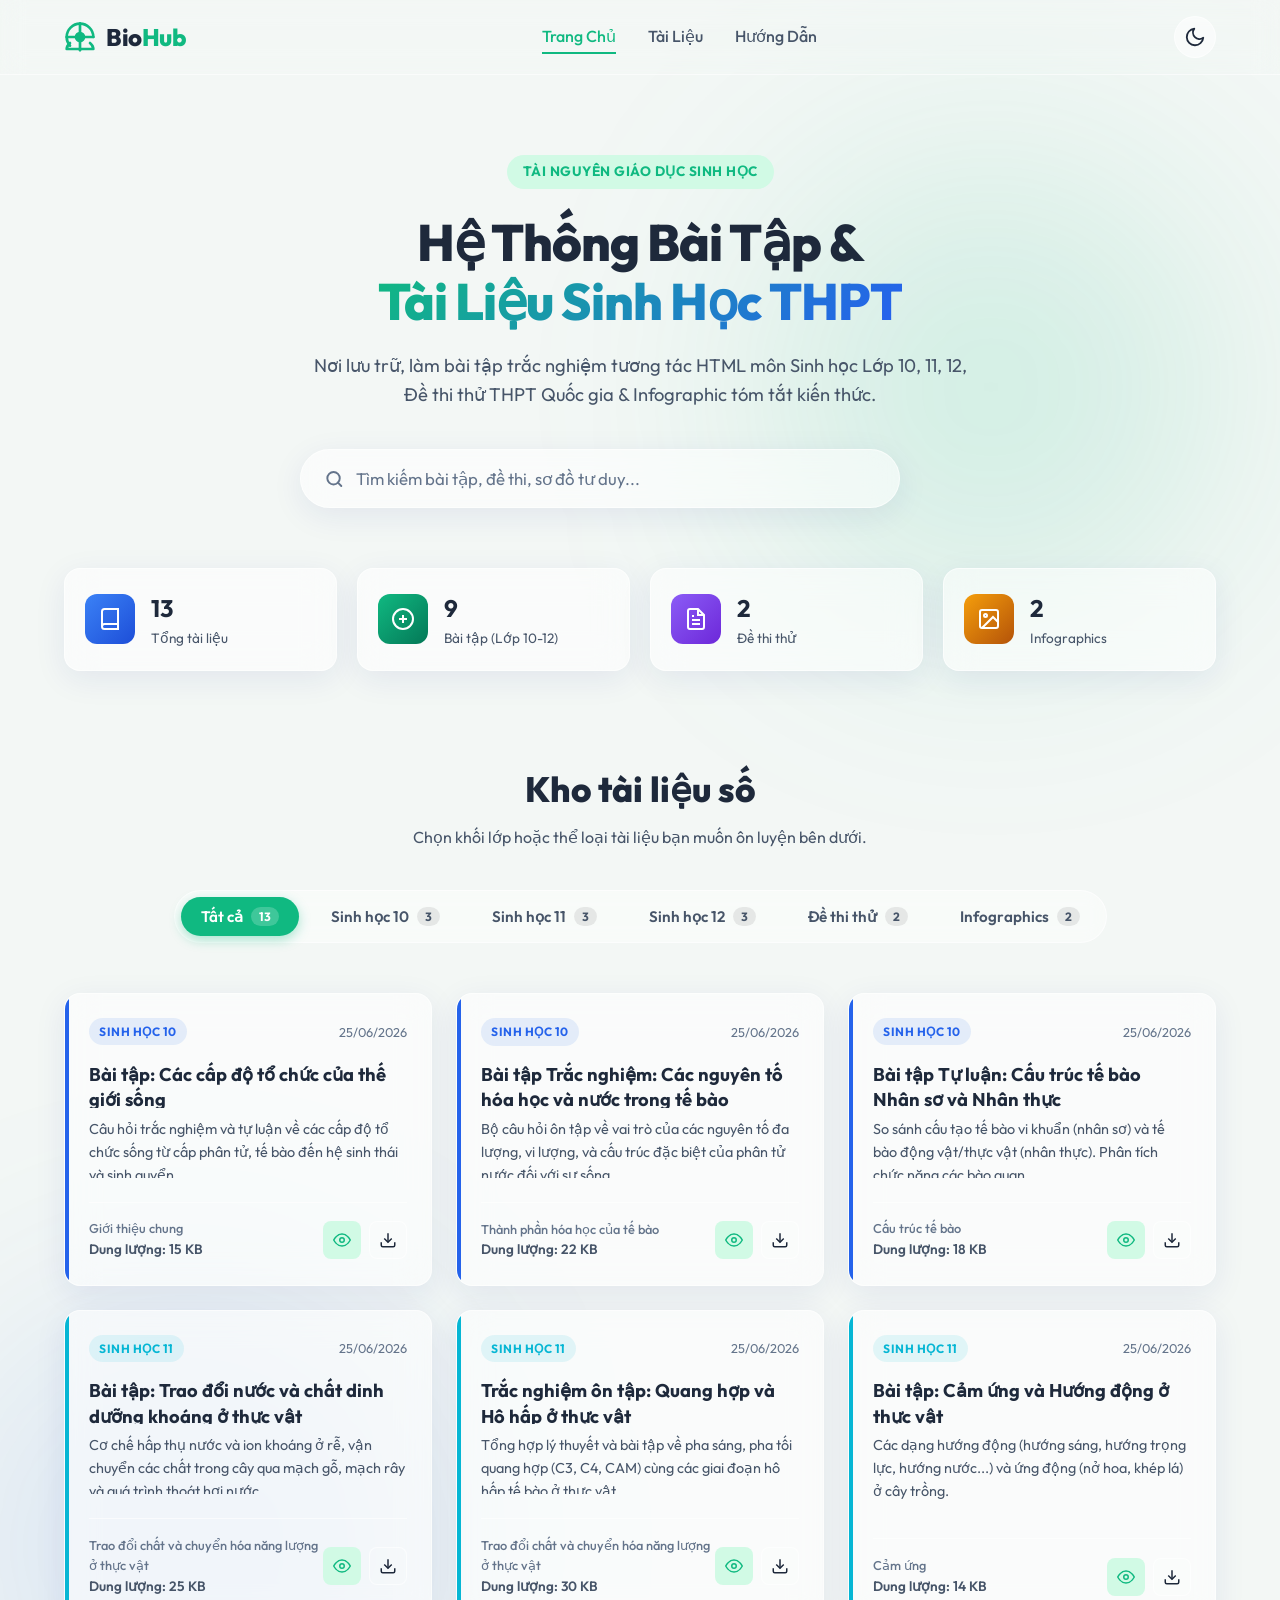
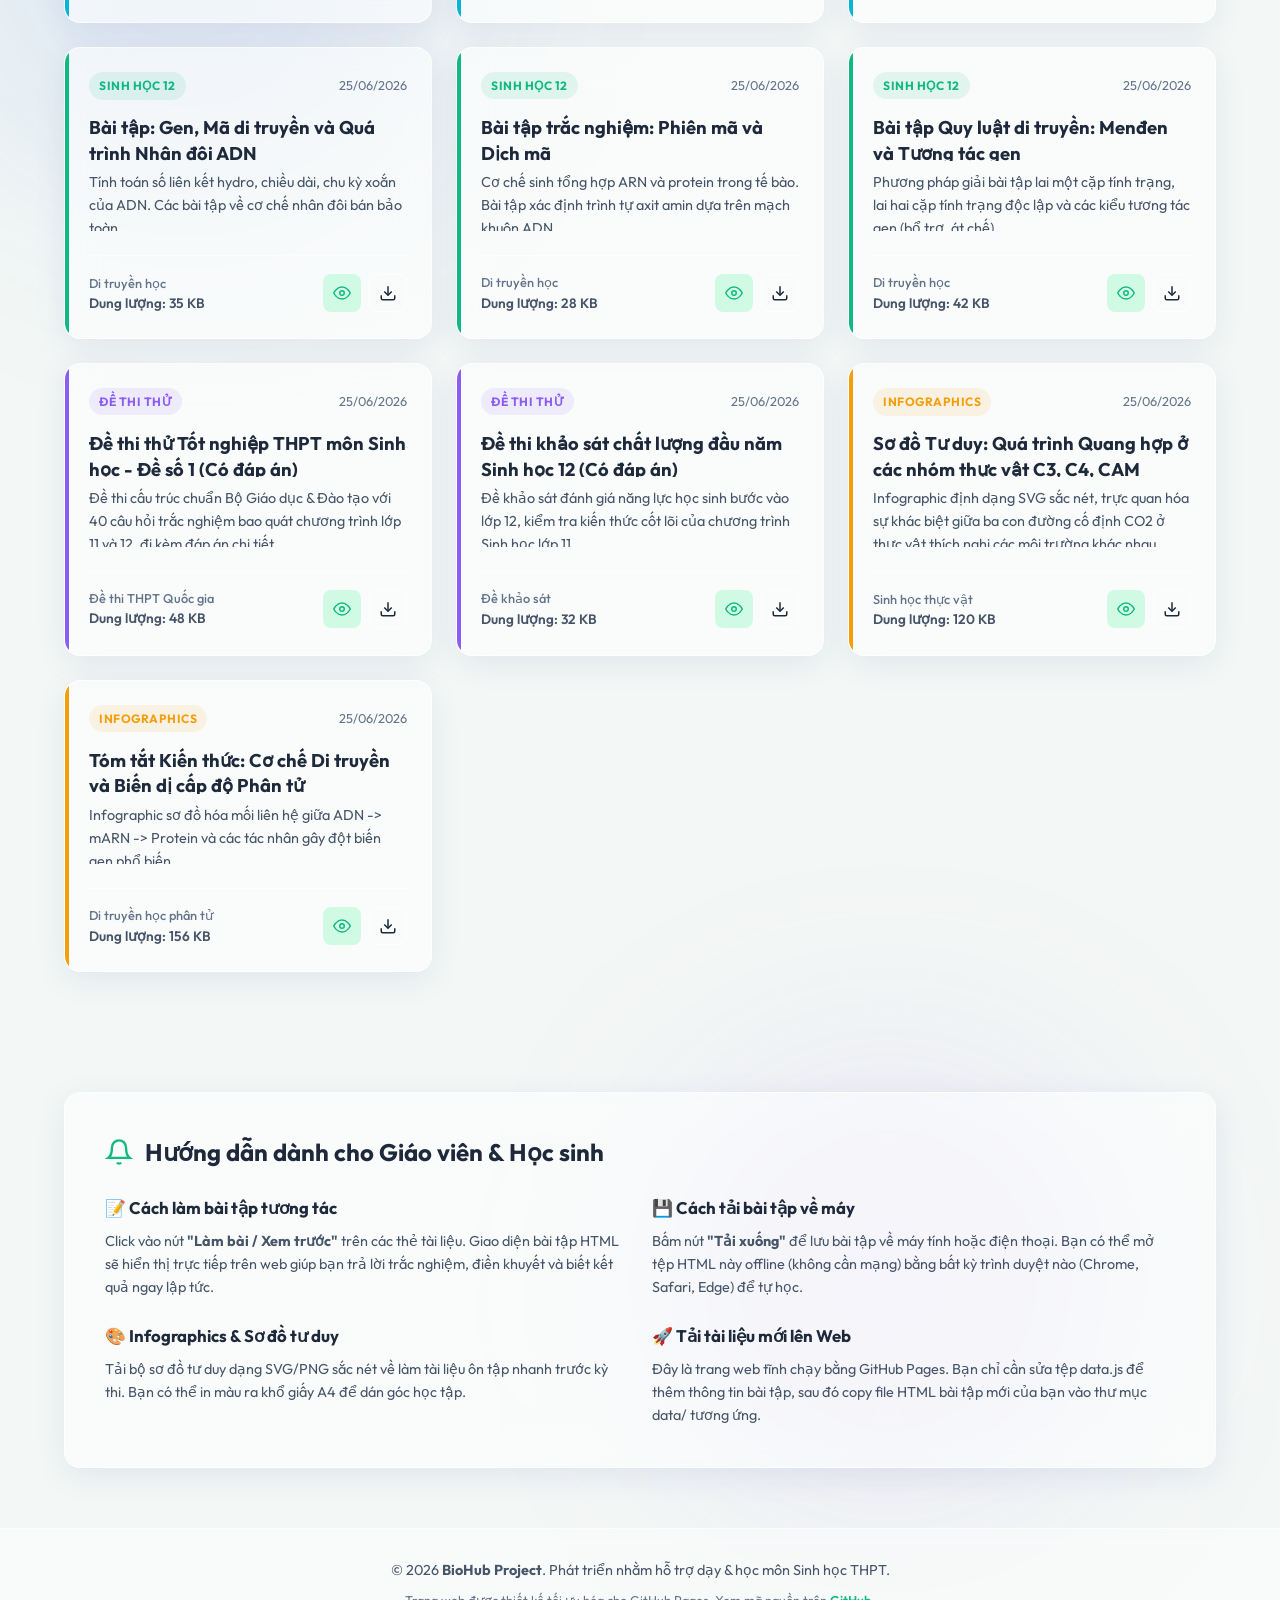
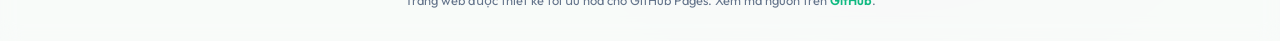
==== index.html @ 381fe933 "Add files via upload" ====
<!DOCTYPE html>
<html lang="vi">
<head>
    <meta charset="UTF-8">
    <meta name="viewport" content="width=device-width, initial-scale=1.0">
    <title>BioHub - Kho Tài liệu & Bài tập Sinh học THPT</title>
    <meta name="description" content="Trang web chia sẻ bài tập HTML Sinh học 10, 11, 12, đề thi thử tốt nghiệp THPT và sơ đồ tư duy Infographics chất lượng cao. Tải về và làm bài tập tương tác trực tuyến.">
    <meta name="keywords" content="sinh hoc 10, sinh hoc 11, sinh hoc 12, de thi thu sinh hoc, infographic sinh hoc, bai tap sinh hoc, hoc sinh hoc online">
    
    <!-- Google Fonts -->
    <link rel="preconnect" href="https://fonts.googleapis.com">
    <link rel="preconnect" href="https://fonts.gstatic.com" crossorigin>
    <link href="https://fonts.googleapis.com/css2?family=Outfit:wght@300;400;500;600;700;800&display=swap" rel="stylesheet">
    
    <!-- CSS Style sheets -->
    <link rel="stylesheet" href="style.css">
</head>
<body>
    <!-- Background Elements for Glassmorphic Visuals -->
    <div class="bg-glow bg-glow-1"></div>
    <div class="bg-glow bg-glow-2"></div>
    <div class="bg-glow bg-glow-3"></div>

    <header id="main-header">
        <div class="container header-container">
            <a href="#" class="logo" id="site-logo">
                <svg viewBox="0 0 24 24" width="32" height="32" stroke="currentColor" stroke-width="2" fill="none" stroke-linecap="round" stroke-linejoin="round" class="logo-icon">
                    <path d="M4.5 16.5c-1.5 1.25-2.5 3-2.5 4.5h20c0-1.5-1-3.25-2.5-4.5"></path>
                    <path d="M12 2C6.5 2 2 6.5 2 12c0 2.5 1 4.8 2.5 6.5"></path>
                    <path d="M22 12c0-5.5-4.5-10-10-10"></path>
                    <path d="M12 2v20"></path>
                    <path d="M2 12h20"></path>
                    <circle cx="12" cy="12" r="3" fill="currentColor"></circle>
                </svg>
                <span class="logo-text">Bio<span class="highlight">Hub</span></span>
            </a>
            
            <nav class="nav-links">
                <a href="#hero-section" class="active">Trang Chủ</a>
                <a href="#materials-section">Tài Liệu</a>
                <a href="#guide-section">Hướng Dẫn</a>
            </nav>

            <button id="theme-toggle" class="icon-btn" aria-label="Chuyển đổi giao diện sáng tối">
                <!-- Sun Icon -->
                <svg class="sun-icon" viewBox="0 0 24 24" width="22" height="22" stroke="currentColor" stroke-width="2" fill="none" stroke-linecap="round" stroke-linejoin="round">
                    <circle cx="12" cy="12" r="5"></circle>
                    <line x1="12" y1="1" x2="12" y2="3"></line>
                    <line x1="12" y1="21" x2="12" y2="23"></line>
                    <line x1="4.22" y1="4.22" x2="5.64" y2="5.64"></line>
                    <line x1="18.36" y1="18.36" x2="19.78" y2="19.78"></line>
                    <line x1="1" y1="12" x2="3" y2="12"></line>
                    <line x1="21" y1="12" x2="23" y2="12"></line>
                    <line x1="4.22" y1="19.78" x2="5.64" y2="18.36"></line>
                    <line x1="18.36" y1="5.64" x2="19.78" y2="4.22"></line>
                </svg>
                <!-- Moon Icon -->
                <svg class="moon-icon" viewBox="0 0 24 24" width="22" height="22" stroke="currentColor" stroke-width="2" fill="none" stroke-linecap="round" stroke-linejoin="round">
                    <path d="M21 12.79A9 9 0 1 1 11.21 3 7 7 0 0 0 21 12.79z"></path>
                </svg>
            </button>
        </div>
    </header>

    <main class="container">
        <!-- Hero Section -->
        <section id="hero-section" class="hero">
            <div class="hero-content">
                <span class="badge-hero">Tài Nguyên Giáo Dục Sinh Học</span>
                <h1 class="hero-title">Hệ Thống Bài Tập & <br><span class="gradient-text">Tài Liệu Sinh Học THPT</span></h1>
                <p class="hero-subtitle">Nơi lưu trữ, làm bài tập trắc nghiệm tương tác HTML môn Sinh học Lớp 10, 11, 12, Đề thi thử THPT Quốc gia & Infographic tóm tắt kiến thức.</p>
                
                <!-- Search Box -->
                <div class="search-wrapper">
                    <div class="search-box">
                        <svg class="search-icon" viewBox="0 0 24 24" width="20" height="20" stroke="currentColor" stroke-width="2.5" fill="none" stroke-linecap="round" stroke-linejoin="round">
                            <circle cx="11" cy="11" r="8"></circle>
                            <line x1="21" y1="21" x2="16.65" y2="16.65"></line>
                        </svg>
                        <input type="text" id="search-input" placeholder="Tìm kiếm bài tập, đề thi, sơ đồ tư duy..." autocomplete="off">
                        <button id="search-clear-btn" class="search-clear" style="display: none;">&times;</button>
                    </div>
                </div>
            </div>

            <!-- Thống kê nhanh (Quick Stats) -->
            <div class="stats-grid" id="stats-container">
                <div class="stat-card glass-card">
                    <div class="stat-icon icon-blue">
                        <svg viewBox="0 0 24 24" width="24" height="24" stroke="currentColor" stroke-width="2" fill="none">
                            <path d="M4 19.5A2.5 2.5 0 0 1 6.5 17H20"></path>
                            <path d="M6.5 2H20v20H6.5A2.5 2.5 0 0 1 4 19.5v-15A2.5 2.5 0 0 1 6.5 2z"></path>
                        </svg>
                    </div>
                    <div class="stat-info">
                        <h3 class="stat-value" id="stat-count-total">0</h3>
                        <p class="stat-label">Tổng tài liệu</p>
                    </div>
                </div>
                <div class="stat-card glass-card">
                    <div class="stat-icon icon-green">
                        <svg viewBox="0 0 24 24" width="24" height="24" stroke="currentColor" stroke-width="2" fill="none">
                            <circle cx="12" cy="12" r="10"></circle>
                            <path d="M12 8v8"></path>
                            <path d="M8 12h8"></path>
                        </svg>
                    </div>
                    <div class="stat-info">
                        <h3 class="stat-value" id="stat-count-exercises">0</h3>
                        <p class="stat-label">Bài tập (Lớp 10-12)</p>
                    </div>
                </div>
                <div class="stat-card glass-card">
                    <div class="stat-icon icon-purple">
                        <svg viewBox="0 0 24 24" width="24" height="24" stroke="currentColor" stroke-width="2" fill="none">
                            <path d="M14 2H6a2 2 0 0 0-2 2v16a2 2 0 0 0 2 2h12a2 2 0 0 0 2-2V8z"></path>
                            <polyline points="14 2 14 8 20 8"></polyline>
                            <line x1="16" y1="13" x2="8" y2="13"></line>
                            <line x1="16" y1="17" x2="8" y2="17"></line>
                            <polyline points="10 9 9 9 8 9"></polyline>
                        </svg>
                    </div>
                    <div class="stat-info">
                        <h3 class="stat-value" id="stat-count-exams">0</h3>
                        <p class="stat-label">Đề thi thử</p>
                    </div>
                </div>
                <div class="stat-card glass-card">
                    <div class="stat-icon icon-orange">
                        <svg viewBox="0 0 24 24" width="24" height="24" stroke="currentColor" stroke-width="2" fill="none">
                            <rect x="3" y="3" width="18" height="18" rx="2" ry="2"></rect>
                            <circle cx="8.5" cy="8.5" r="1.5"></circle>
                            <polyline points="21 15 16 10 5 21"></polyline>
                        </svg>
                    </div>
                    <div class="stat-info">
                        <h3 class="stat-value" id="stat-count-infographics">0</h3>
                        <p class="stat-label">Infographics</p>
                    </div>
                </div>
            </div>
        </section>

        <!-- Materials Section -->
        <section id="materials-section" class="materials">
            <div class="section-header">
                <h2>Kho tài liệu số</h2>
                <p>Chọn khối lớp hoặc thể loại tài liệu bạn muốn ôn luyện bên dưới.</p>
            </div>

            <!-- Categories Tabs -->
            <div class="filter-container">
                <div class="filter-tabs" role="tablist" id="filter-tabs-list">
                    <button class="filter-tab active" data-category="all" role="tab" aria-selected="true" id="tab-all">Tất cả <span class="tab-badge" id="badge-all">0</span></button>
                    <button class="filter-tab" data-category="lop-10" role="tab" aria-selected="false" id="tab-lop-10">Sinh học 10 <span class="tab-badge" id="badge-lop-10">0</span></button>
                    <button class="filter-tab" data-category="lop-11" role="tab" aria-selected="false" id="tab-lop-11">Sinh học 11 <span class="tab-badge" id="badge-lop-11">0</span></button>
                    <button class="filter-tab" data-category="lop-12" role="tab" aria-selected="false" id="tab-lop-12">Sinh học 12 <span class="tab-badge" id="badge-lop-12">0</span></button>
                    <button class="filter-tab" data-category="de-thi-thu" role="tab" aria-selected="false" id="tab-de-thi-thu">Đề thi thử <span class="tab-badge" id="badge-de-thi-thu">0</span></button>
                    <button class="filter-tab" data-category="infographics" role="tab" aria-selected="false" id="tab-infographics">Infographics <span class="tab-badge" id="badge-infographics">0</span></button>
                </div>
            </div>

            <!-- Materials Grid -->
            <div class="materials-grid" id="materials-grid">
                <!-- JavaScript will populate cards here -->
                <div class="grid-loader">
                    <div class="spinner"></div>
                    <p>Đang tải danh sách tài liệu...</p>
                </div>
            </div>

            <!-- Empty State -->
            <div class="empty-state" id="empty-state" style="display: none;">
                <svg viewBox="0 0 24 24" width="64" height="64" stroke="currentColor" stroke-width="1.5" fill="none">
                    <circle cx="11" cy="11" r="8"></circle>
                    <line x1="21" y1="21" x2="16.65" y2="16.65"></line>
                    <line x1="8" y1="11" x2="14" y2="11"></line>
                </svg>
                <h3>Không tìm thấy tài liệu phù hợp</h3>
                <p>Hãy thử tìm kiếm với từ khóa khác hoặc chuyển danh mục lọc.</p>
                <button id="reset-search-btn" class="btn btn-primary">Xóa bộ lọc tìm kiếm</button>
            </div>
        </section>

        <!-- Guide Section -->
        <section id="guide-section" class="guide-section glass-card">
            <div class="guide-header">
                <svg viewBox="0 0 24 24" width="28" height="28" stroke="currentColor" stroke-width="2" fill="none" class="guide-title-icon">
                    <path d="M18 8A6 6 0 0 0 6 8c0 7-3 9-3 9h18s-3-2-3-9"></path>
                    <path d="M13.73 21a2 2 0 0 1-3.46 0"></path>
                </svg>
                <h2>Hướng dẫn dành cho Giáo viên & Học sinh</h2>
            </div>
            <div class="guide-grid">
                <div class="guide-item">
                    <h4>📝 Cách làm bài tập tương tác</h4>
                    <p>Click vào nút <strong>"Làm bài / Xem trước"</strong> trên các thẻ tài liệu. Giao diện bài tập HTML sẽ hiển thị trực tiếp trên web giúp bạn trả lời trắc nghiệm, điền khuyết và biết kết quả ngay lập tức.</p>
                </div>
                <div class="guide-item">
                    <h4>💾 Cách tải bài tập về máy</h4>
                    <p>Bấm nút <strong>"Tải xuống"</strong> để lưu bài tập về máy tính hoặc điện thoại. Bạn có thể mở tệp HTML này offline (không cần mạng) bằng bất kỳ trình duyệt nào (Chrome, Safari, Edge) để tự học.</p>
                </div>
                <div class="guide-item">
                    <h4>🎨 Infographics & Sơ đồ tư duy</h4>
                    <p>Tải bộ sơ đồ tư duy dạng SVG/PNG sắc nét về làm tài liệu ôn tập nhanh trước kỳ thi. Bạn có thể in màu ra khổ giấy A4 để dán góc học tập.</p>
                </div>
                <div class="guide-item">
                    <h4>🚀 Tải tài liệu mới lên Web</h4>
                    <p>Đây là trang web tĩnh chạy bằng GitHub Pages. Bạn chỉ cần sửa tệp <code>data.js</code> để thêm thông tin bài tập, sau đó copy file HTML bài tập mới của bạn vào thư mục <code>data/</code> tương ứng.</p>
                </div>
            </div>
        </section>
    </main>

    <!-- HTML Exercise Preview Modal (Iframe integration) -->
    <div id="preview-modal" class="modal" role="dialog" aria-modal="true" aria-labelledby="modal-title">
        <div class="modal-backdrop" id="modal-backdrop"></div>
        <div class="modal-content glass-card">
            <div class="modal-header">
                <div class="modal-title-wrapper">
                    <span class="modal-category" id="modal-category">Danh mục</span>
                    <h3 class="modal-title" id="modal-title">Tiêu đề tài liệu</h3>
                </div>
                <button id="modal-close-btn" class="modal-close" aria-label="Đóng cửa sổ xem trước">&times;</button>
            </div>
            
            <div class="modal-body">
                <!-- If it's an image (infographic), show image, if HTML show iframe -->
                <div class="iframe-container" id="iframe-container">
                    <iframe id="preview-iframe" src="" title="Xem trước bài tập Sinh học"></iframe>
                </div>
                <div class="image-preview-container" id="image-preview-container" style="display: none;">
                    <img id="preview-image" src="" alt="Infographic Preview">
                </div>
            </div>
            
            <div class="modal-footer">
                <span class="file-size-info" id="modal-file-size">Dung lượng: -- KB</span>
                <div class="modal-actions">
                    <button id="modal-close-action" class="btn btn-secondary">Đóng lại</button>
                    <a id="modal-download-btn" href="#" download class="btn btn-primary">
                        <svg viewBox="0 0 24 24" width="16" height="16" stroke="currentColor" stroke-width="2.5" fill="none" class="btn-icon">
                            <path d="M21 15v4a2 2 0 0 1-2 2H5a2 2 0 0 1-2-2v-4"></path>
                            <polyline points="7 10 12 15 17 10"></polyline>
                            <line x1="12" y1="15" x2="12" y2="3"></line>
                        </svg>
                        Tải tệp xuống
                    </a>
                </div>
            </div>
        </div>
    </div>

    <footer id="main-footer">
        <div class="container footer-content">
            <p>&copy; 2026 <strong>BioHub Project</strong>. Phát triển nhằm hỗ trợ dạy & học môn Sinh học THPT.</p>
            <p class="footer-subtext">Trang web được thiết kế tối ưu hóa cho GitHub Pages. Xem mã nguồn trên <a href="#" target="_blank" rel="noopener">GitHub</a>.</p>
        </div>
    </footer>

    <!-- Load scripts -->
    <script src="data.js"></script>
    <script src="app.js"></script>
</body>
</html>
---- style.css ----
/* DESIGN SYSTEM - BIOHUB WEBSITE
   Theme: Forest Emerald & Glassmorphic Mint
*/

/* --- CSS Variables & Themes --- */
:root {
    /* Light Theme (Default) */
    --bg-main: #f3f7f5;
    --bg-container: rgba(255, 255, 255, 0.45);
    --bg-card: rgba(255, 255, 255, 0.55);
    --bg-card-hover: rgba(255, 255, 255, 0.85);
    
    --text-primary: #1e293b;
    --text-secondary: #475569;
    --text-muted: #64748b;
    
    --border-glass: rgba(255, 255, 255, 0.6);
    --border-glass-hover: rgba(16, 185, 129, 0.4);
    
    /* Primary brand colors */
    --primary-color: #10b981; /* Emerald */
    --primary-hover: #059669;
    --primary-light: #d1fae5;
    --primary-glow: rgba(16, 185, 129, 0.35);
    
    /* Accent categories */
    --color-lop10: #2563eb; /* Blue */
    --color-lop10-bg: rgba(37, 99, 235, 0.1);
    --color-lop11: #06b6d4; /* Cyan */
    --color-lop11-bg: rgba(6, 182, 212, 0.1);
    --color-lop12: #10b981; /* Emerald Green */
    --color-lop12-bg: rgba(16, 185, 129, 0.1);
    --color-dethithu: #8b5cf6; /* Purple */
    --color-dethithu-bg: rgba(139, 92, 246, 0.1);
    --color-info: #f59e0b; /* Amber/Orange */
    --color-info-bg: rgba(245, 158, 11, 0.1);
    
    /* Background Glow Elements */
    --glow-1: rgba(16, 185, 129, 0.15);
    --glow-2: rgba(37, 99, 235, 0.1);
    --glow-3: rgba(139, 92, 246, 0.12);
    
    /* Effects & Shadows */
    --shadow-glass: 0 8px 32px 0 rgba(31, 38, 135, 0.08);
    --shadow-card: 0 4px 20px 0 rgba(0, 0, 0, 0.03);
    --shadow-card-hover: 0 12px 28px 0 rgba(16, 185, 129, 0.12);
    --radius-lg: 16px;
    --radius-md: 12px;
    --radius-sm: 8px;
    --backdrop-blur: 16px;
    --transition: all 0.35s cubic-bezier(0.4, 0, 0.2, 1);
}

body.dark-theme {
    /* Dark Theme */
    --bg-main: #0b1310;
    --bg-container: rgba(15, 23, 20, 0.55);
    --bg-card: rgba(20, 31, 27, 0.6);
    --bg-card-hover: rgba(28, 43, 37, 0.85);
    
    --text-primary: #f8fafc;
    --text-secondary: #cbd5e1;
    --text-muted: #94a3b8;
    
    --border-glass: rgba(255, 255, 255, 0.08);
    --border-glass-hover: rgba(16, 185, 129, 0.35);
    
    --primary-color: #34d399; /* Bright Emerald */
    --primary-hover: #10b981;
    --primary-light: rgba(52, 211, 153, 0.15);
    --primary-glow: rgba(52, 211, 153, 0.45);
    
    --color-lop10: #60a5fa;
    --color-lop11: #22d3ee;
    --color-lop12: #34d399;
    --color-dethithu: #a78bfa;
    --color-info: #fbbf24;
    
    --glow-1: rgba(52, 211, 153, 0.12);
    --glow-2: rgba(96, 165, 250, 0.08);
    --glow-3: rgba(167, 139, 250, 0.1);
    
    --shadow-glass: 0 8px 32px 0 rgba(0, 0, 0, 0.37);
    --shadow-card: 0 4px 20px 0 rgba(0, 0, 0, 0.2);
    --shadow-card-hover: 0 12px 32px 0 rgba(52, 211, 153, 0.15);
}

/* --- Base Styles & Reset --- */
* {
    margin: 0;
    padding: 0;
    box-sizing: border-box;
    font-family: 'Outfit', -apple-system, BlinkMacSystemFont, "Segoe UI", Roboto, sans-serif;
}

html {
    scroll-behavior: smooth;
}

body {
    background-color: var(--bg-main);
    color: var(--text-primary);
    min-height: 100vh;
    overflow-x: hidden;
    position: relative;
    transition: background-color 0.5s ease, color 0.3s ease;
    line-height: 1.6;
}

.container {
    max-width: 1200px;
    margin: 0 auto;
    padding: 0 24px;
}

/* --- Decorative Glowing Blobs --- */
.bg-glow {
    position: absolute;
    border-radius: 50%;
    filter: blur(120px);
    z-index: -1;
    pointer-events: none;
    transition: var(--transition);
}

.bg-glow-1 {
    top: 5%;
    right: 5%;
    width: 450px;
    height: 450px;
    background-color: var(--glow-1);
}

.bg-glow-2 {
    top: 40%;
    left: -5%;
    width: 500px;
    height: 500px;
    background-color: var(--glow-2);
}

.bg-glow-3 {
    bottom: 5%;
    right: 15%;
    width: 400px;
    height: 400px;
    background-color: var(--glow-3);
}

/* --- Glassmorphic Common Card --- */
.glass-card {
    background: var(--bg-card);
    backdrop-filter: blur(var(--backdrop-blur));
    -webkit-backdrop-filter: blur(var(--backdrop-blur));
    border: 1px solid var(--border-glass);
    border-radius: var(--radius-lg);
    box-shadow: var(--shadow-glass);
    transition: var(--transition);
}

/* --- Button Styles --- */
.btn {
    display: inline-flex;
    align-items: center;
    justify-content: center;
    padding: 10px 18px;
    font-size: 0.95rem;
    font-weight: 600;
    border-radius: var(--radius-md);
    border: none;
    cursor: pointer;
    text-decoration: none;
    transition: var(--transition);
    gap: 8px;
}

.btn-primary {
    background: linear-gradient(135deg, var(--primary-color), var(--primary-hover));
    color: #ffffff;
    box-shadow: 0 4px 15px var(--primary-glow);
}

.btn-primary:hover {
    transform: translateY(-2px);
    box-shadow: 0 6px 20px var(--primary-glow);
    filter: brightness(1.05);
}

.btn-secondary {
    background: rgba(255, 255, 255, 0.08);
    border: 1px solid var(--border-glass);
    color: var(--text-primary);
}

.btn-secondary:hover {
    background: rgba(255, 255, 255, 0.15);
    transform: translateY(-2px);
}

.icon-btn {
    background: var(--bg-card);
    border: 1px solid var(--border-glass);
    color: var(--text-primary);
    width: 42px;
    height: 42px;
    border-radius: 50%;
    display: flex;
    align-items: center;
    justify-content: center;
    cursor: pointer;
    transition: var(--transition);
    backdrop-filter: blur(10px);
}

.icon-btn:hover {
    transform: scale(1.08) rotate(15deg);
    border-color: var(--primary-color);
    color: var(--primary-color);
}

/* --- Header --- */
#main-header {
    position: sticky;
    top: 0;
    z-index: 100;
    background: rgba(var(--bg-main) == #0b1310 ? "11, 19, 16, 0.7" : "243, 247, 245, 0.7");
    backdrop-filter: blur(12px);
    -webkit-backdrop-filter: blur(12px);
    border-bottom: 1px solid var(--border-glass);
    padding: 16px 0;
    transition: var(--transition);
}

.header-container {
    display: flex;
    align-items: center;
    justify-content: space-between;
}

.logo {
    display: flex;
    align-items: center;
    gap: 10px;
    text-decoration: none;
    color: var(--text-primary);
    font-size: 1.5rem;
    font-weight: 800;
    letter-spacing: -0.5px;
    transition: var(--transition);
}

.logo-icon {
    color: var(--primary-color);
    transition: var(--transition);
}

.logo:hover .logo-icon {
    transform: rotate(360deg);
}

.logo .highlight {
    color: var(--primary-color);
}

.nav-links {
    display: flex;
    gap: 32px;
}

.nav-links a {
    text-decoration: none;
    color: var(--text-secondary);
    font-weight: 500;
    font-size: 1rem;
    position: relative;
    padding: 4px 0;
    transition: var(--transition);
}

.nav-links a:hover,
.nav-links a.active {
    color: var(--primary-color);
}

.nav-links a::after {
    content: '';
    position: absolute;
    bottom: 0;
    left: 0;
    width: 0;
    height: 2px;
    background-color: var(--primary-color);
    transition: var(--transition);
}

.nav-links a:hover::after,
.nav-links a.active::after {
    width: 100%;
}

/* Moon/Sun Icon toggle logic */
body.dark-theme .sun-icon {
    display: block;
}
body.dark-theme .moon-icon {
    display: none;
}
body:not(.dark-theme) .sun-icon {
    display: none;
}
body:not(.dark-theme) .moon-icon {
    display: block;
}

/* --- Hero Section --- */
.hero {
    padding: 80px 0 50px;
    display: flex;
    flex-direction: column;
    align-items: center;
    text-align: center;
}

.badge-hero {
    background: var(--primary-light);
    color: var(--primary-color);
    padding: 6px 16px;
    border-radius: 30px;
    font-size: 0.85rem;
    font-weight: 700;
    letter-spacing: 0.5px;
    text-transform: uppercase;
    margin-bottom: 24px;
    display: inline-block;
}

.hero-title {
    font-size: 3.2rem;
    font-weight: 800;
    line-height: 1.15;
    letter-spacing: -1px;
    margin-bottom: 20px;
}

.gradient-text {
    background: linear-gradient(135deg, var(--primary-color), #2563eb, #8b5cf6);
    background-size: 200% auto;
    -webkit-background-clip: text;
    -webkit-text-fill-color: transparent;
    animation: gradientShift 6s linear infinite;
}

@keyframes gradientShift {
    0% { background-position: 0% 50%; }
    50% { background-position: 100% 50%; }
    100% { background-position: 0% 50%; }
}

.hero-subtitle {
    font-size: 1.15rem;
    color: var(--text-secondary);
    max-width: 680px;
    margin-bottom: 40px;
}

/* --- Search Engine UI --- */
.search-wrapper {
    width: 100%;
    max-width: 600px;
    margin-bottom: 40px;
}

.search-box {
    position: relative;
    background: var(--bg-card);
    border: 1px solid var(--border-glass);
    border-radius: 30px;
    padding: 8px 16px;
    display: flex;
    align-items: center;
    box-shadow: var(--shadow-glass);
    transition: var(--transition);
    backdrop-filter: blur(15px);
}

.search-box:focus-within {
    border-color: var(--primary-color);
    box-shadow: 0 0 0 4px var(--primary-glow);
    transform: scale(1.02);
}

.search-icon {
    color: var(--text-muted);
    margin-left: 8px;
    margin-right: 12px;
}

.search-box input {
    border: none;
    background: transparent;
    outline: none;
    width: 100%;
    padding: 10px 0;
    font-size: 1.05rem;
    color: var(--text-primary);
}

.search-box input::placeholder {
    color: var(--text-muted);
}

.search-clear {
    background: transparent;
    border: none;
    color: var(--text-muted);
    font-size: 1.5rem;
    cursor: pointer;
    padding: 0 10px;
    display: flex;
    align-items: center;
    justify-content: center;
}

.search-clear:hover {
    color: var(--text-primary);
}

/* --- Stats Grid --- */
.stats-grid {
    display: grid;
    grid-template-columns: repeat(4, 1fr);
    gap: 20px;
    width: 100%;
    margin-top: 20px;
}

.stat-card {
    padding: 20px;
    display: flex;
    align-items: center;
    gap: 16px;
    text-align: left;
}

.stat-card:hover {
    transform: translateY(-5px);
}

.stat-icon {
    width: 50px;
    height: 50px;
    border-radius: 12px;
    display: flex;
    align-items: center;
    justify-content: center;
    color: #ffffff;
}

.icon-blue { background: linear-gradient(135deg, #3b82f6, #1d4ed8); }
.icon-green { background: linear-gradient(135deg, #10b981, #047857); }
.icon-purple { background: linear-gradient(135deg, #8b5cf6, #6d28d9); }
.icon-orange { background: linear-gradient(135deg, #f59e0b, #b45309); }

.stat-value {
    font-size: 1.5rem;
    font-weight: 700;
}

.stat-label {
    font-size: 0.85rem;
    color: var(--text-secondary);
}

/* --- Materials Section --- */
.materials {
    padding: 40px 0 80px;
}

.section-header {
    text-align: center;
    margin-bottom: 40px;
}

.section-header h2 {
    font-size: 2.2rem;
    font-weight: 800;
    margin-bottom: 8px;
    position: relative;
    display: inline-block;
}

.section-header p {
    color: var(--text-secondary);
}

/* Categories Filter Bar */
.filter-container {
    display: flex;
    justify-content: center;
    margin-bottom: 40px;
    overflow-x: auto;
    padding-bottom: 10px;
}

/* Hide scrollbar for Chrome, Safari and Opera */
.filter-container::-webkit-scrollbar {
    display: none;
}

.filter-tabs {
    display: flex;
    gap: 12px;
    background: var(--bg-container);
    border: 1px solid var(--border-glass);
    border-radius: 50px;
    padding: 6px;
    backdrop-filter: blur(10px);
}

.filter-tab {
    background: transparent;
    border: none;
    color: var(--text-secondary);
    padding: 10px 20px;
    font-size: 0.95rem;
    font-weight: 600;
    border-radius: 40px;
    cursor: pointer;
    transition: var(--transition);
    display: flex;
    align-items: center;
    gap: 8px;
}

.filter-tab:hover {
    color: var(--text-primary);
    background: rgba(255, 255, 255, 0.1);
}

.filter-tab.active {
    background: var(--primary-color);
    color: #ffffff;
    box-shadow: 0 4px 12px var(--primary-glow);
}

.tab-badge {
    background: rgba(255, 255, 255, 0.2);
    color: inherit;
    font-size: 0.75rem;
    padding: 2px 8px;
    border-radius: 10px;
    font-weight: 700;
}

.filter-tab:not(.active) .tab-badge {
    background: rgba(0, 0, 0, 0.08);
}
body.dark-theme .filter-tab:not(.active) .tab-badge {
    background: rgba(255, 255, 255, 0.08);
}

/* Materials Cards Grid */
.materials-grid {
    display: grid;
    grid-template-columns: repeat(auto-fill, minmax(340px, 1fr));
    gap: 24px;
    min-height: 300px;
}

.grid-loader {
    grid-column: 1 / -1;
    display: flex;
    flex-direction: column;
    align-items: center;
    justify-content: center;
    color: var(--text-secondary);
    gap: 16px;
    padding: 80px 0;
}

.spinner {
    width: 48px;
    height: 48px;
    border: 4px solid var(--border-glass);
    border-top: 4px solid var(--primary-color);
    border-radius: 50%;
    animation: spin 1s linear infinite;
}

@keyframes spin {
    0% { transform: rotate(0deg); }
    100% { transform: rotate(360deg); }
}

/* Material Card Design */
.material-card {
    display: flex;
    flex-direction: column;
    padding: 24px;
    position: relative;
    overflow: hidden;
}

.material-card::before {
    content: '';
    position: absolute;
    top: 0;
    left: 0;
    width: 4px;
    height: 100%;
    background: var(--accent-theme);
}

.material-card:hover {
    transform: translateY(-6px);
    box-shadow: var(--shadow-card-hover);
    border-color: var(--border-glass-hover);
}

.card-header {
    display: flex;
    align-items: center;
    justify-content: space-between;
    margin-bottom: 16px;
}

.category-tag {
    font-size: 0.75rem;
    font-weight: 700;
    padding: 4px 10px;
    border-radius: 20px;
    text-transform: uppercase;
    letter-spacing: 0.5px;
    color: var(--accent-theme);
    background: var(--accent-bg-theme);
}

.date-added {
    font-size: 0.8rem;
    color: var(--text-muted);
}

.card-title {
    font-size: 1.15rem;
    font-weight: 700;
    line-height: 1.4;
    margin-bottom: 10px;
    color: var(--text-primary);
    display: -webkit-box;
    -webkit-line-clamp: 2;
    -webkit-box-orient: vertical;
    overflow: hidden;
    height: 46px; /* standard height for 2 lines */
}

.card-description {
    font-size: 0.9rem;
    color: var(--text-secondary);
    margin-bottom: 24px;
    display: -webkit-box;
    -webkit-line-clamp: 3;
    -webkit-box-orient: vertical;
    overflow: hidden;
    height: 60px; /* standard height for 3 lines */
    flex-grow: 1;
}

.card-footer {
    display: flex;
    align-items: center;
    justify-content: space-between;
    border-top: 1px solid var(--border-glass);
    padding-top: 16px;
    margin-top: auto;
}

.file-info {
    display: flex;
    flex-direction: column;
}

.file-topic {
    font-size: 0.8rem;
    color: var(--text-muted);
    font-weight: 500;
}

.file-size {
    font-size: 0.85rem;
    font-weight: 600;
    color: var(--text-secondary);
}

.card-actions {
    display: flex;
    gap: 8px;
}

.action-btn {
    width: 38px;
    height: 38px;
    border-radius: var(--radius-sm);
    border: 1px solid var(--border-glass);
    background: rgba(255, 255, 255, 0.04);
    color: var(--text-primary);
    display: flex;
    align-items: center;
    justify-content: center;
    cursor: pointer;
    transition: var(--transition);
}

.action-btn:hover {
    background: var(--primary-color);
    color: #ffffff;
    border-color: var(--primary-color);
    transform: scale(1.05);
}

.action-btn-primary {
    background: var(--primary-light);
    color: var(--primary-color);
    border: none;
    font-weight: 600;
}

.action-btn-primary:hover {
    background: var(--primary-color);
    color: #ffffff;
}

/* Empty search state styling */
.empty-state {
    grid-column: 1 / -1;
    display: flex;
    flex-direction: column;
    align-items: center;
    text-align: center;
    padding: 60px 24px;
    color: var(--text-secondary);
}

.empty-state svg {
    color: var(--text-muted);
    margin-bottom: 16px;
}

.empty-state h3 {
    font-size: 1.4rem;
    margin-bottom: 8px;
    color: var(--text-primary);
}

.empty-state p {
    margin-bottom: 24px;
}

/* --- Guide Section --- */
.guide-section {
    padding: 40px;
    margin-top: 40px;
    margin-bottom: 60px;
}

.guide-header {
    display: flex;
    align-items: center;
    gap: 12px;
    margin-bottom: 24px;
}

.guide-title-icon {
    color: var(--primary-color);
}

.guide-grid {
    display: grid;
    grid-template-columns: repeat(2, 1fr);
    gap: 24px;
}

.guide-item h4 {
    font-size: 1.05rem;
    font-weight: 700;
    margin-bottom: 8px;
    color: var(--text-primary);
}

.guide-item p {
    font-size: 0.9rem;
    color: var(--text-secondary);
}

/* --- Modal (Iframe Preview) --- */
.modal {
    position: fixed;
    top: 0;
    left: 0;
    width: 100%;
    height: 100%;
    z-index: 1000;
    display: flex;
    align-items: center;
    justify-content: center;
    opacity: 0;
    pointer-events: none;
    transition: opacity 0.4s ease;
}

.modal.show {
    opacity: 1;
    pointer-events: auto;
}

.modal-backdrop {
    position: absolute;
    top: 0;
    left: 0;
    width: 100%;
    height: 100%;
    background: rgba(0, 0, 0, 0.45);
    backdrop-filter: blur(8px);
    -webkit-backdrop-filter: blur(8px);
}

.modal-content {
    position: relative;
    width: 90%;
    max-width: 960px;
    height: 85%;
    display: flex;
    flex-direction: column;
    overflow: hidden;
    z-index: 1001;
    transform: scale(0.9);
    transition: transform 0.4s cubic-bezier(0.34, 1.56, 0.64, 1);
}

.modal.show .modal-content {
    transform: scale(1);
}

.modal-header {
    display: flex;
    align-items: center;
    justify-content: space-between;
    padding: 20px 24px;
    border-bottom: 1px solid var(--border-glass);
}

.modal-category {
    font-size: 0.75rem;
    font-weight: 700;
    color: var(--primary-color);
    text-transform: uppercase;
    margin-bottom: 4px;
    display: block;
}

.modal-title {
    font-size: 1.25rem;
    font-weight: 700;
    color: var(--text-primary);
}

.modal-close {
    font-size: 2.2rem;
    border: none;
    background: transparent;
    color: var(--text-secondary);
    cursor: pointer;
    transition: var(--transition);
    width: 36px;
    height: 36px;
    display: flex;
    align-items: center;
    justify-content: center;
    border-radius: 50%;
}

.modal-close:hover {
    background: rgba(0, 0, 0, 0.05);
    color: var(--text-primary);
}
body.dark-theme .modal-close:hover {
    background: rgba(255, 255, 255, 0.05);
}

.modal-body {
    flex-grow: 1;
    padding: 0;
    background: #ffffff;
    position: relative;
}
body.dark-theme .modal-body {
    background: #141c19;
}

.iframe-container,
.image-preview-container {
    width: 100%;
    height: 100%;
    overflow: auto;
}

.iframe-container iframe {
    width: 100%;
    height: 100%;
    border: none;
    background: #ffffff;
}
body.dark-theme .iframe-container iframe {
    background: #141c19;
}

.image-preview-container {
    display: flex;
    align-items: center;
    justify-content: center;
    padding: 20px;
}

.image-preview-container img {
    max-width: 100%;
    max-height: 100%;
    object-fit: contain;
    border-radius: var(--radius-sm);
    box-shadow: 0 4px 12px rgba(0, 0, 0, 0.15);
}

.modal-footer {
    display: flex;
    align-items: center;
    justify-content: space-between;
    padding: 16px 24px;
    border-top: 1px solid var(--border-glass);
    background: var(--bg-card);
}

.file-size-info {
    font-size: 0.85rem;
    color: var(--text-secondary);
    font-weight: 500;
}

.modal-actions {
    display: flex;
    gap: 12px;
}

/* --- Footer --- */
#main-footer {
    border-top: 1px solid var(--border-glass);
    padding: 30px 0;
    text-align: center;
    background: var(--bg-container);
    backdrop-filter: blur(10px);
}

.footer-content {
    display: flex;
    flex-direction: column;
    gap: 8px;
    color: var(--text-secondary);
    font-size: 0.9rem;
}

.footer-subtext {
    font-size: 0.8rem;
    color: var(--text-muted);
}

.footer-subtext a {
    color: var(--primary-color);
    text-decoration: none;
    font-weight: 600;
}

.footer-subtext a:hover {
    text-decoration: underline;
}

/* --- Responsive Media Queries --- */
@media (max-width: 1024px) {
    .hero-title {
        font-size: 2.8rem;
    }
    
    .stats-grid {
        grid-template-columns: repeat(2, 1fr);
        gap: 16px;
    }
}

@media (max-width: 768px) {
    .header-container {
        flex-direction: column;
        gap: 16px;
    }
    
    .nav-links {
        gap: 20px;
    }
    
    .hero-title {
        font-size: 2.2rem;
    }
    
    .hero-subtitle {
        font-size: 1rem;
    }
    
    .guide-grid {
        grid-template-columns: 1fr;
    }
    
    .modal-content {
        width: 95%;
        height: 90%;
    }
}

@media (max-width: 480px) {
    .hero {
        padding: 40px 0 30px;
    }
    
    .hero-title {
        font-size: 1.8rem;
    }
    
    .stats-grid {
        grid-template-columns: 1fr;
    }
    
    .filter-tabs {
        padding: 4px;
    }
    
    .filter-tab {
        padding: 8px 12px;
        font-size: 0.85rem;
    }
    
    .modal-header {
        padding: 12px 16px;
    }
    
    .modal-footer {
        padding: 12px 16px;
        flex-direction: column;
        gap: 12px;
        align-items: stretch;
        text-align: center;
    }
    
    .modal-actions {
        flex-direction: column;
    }
}
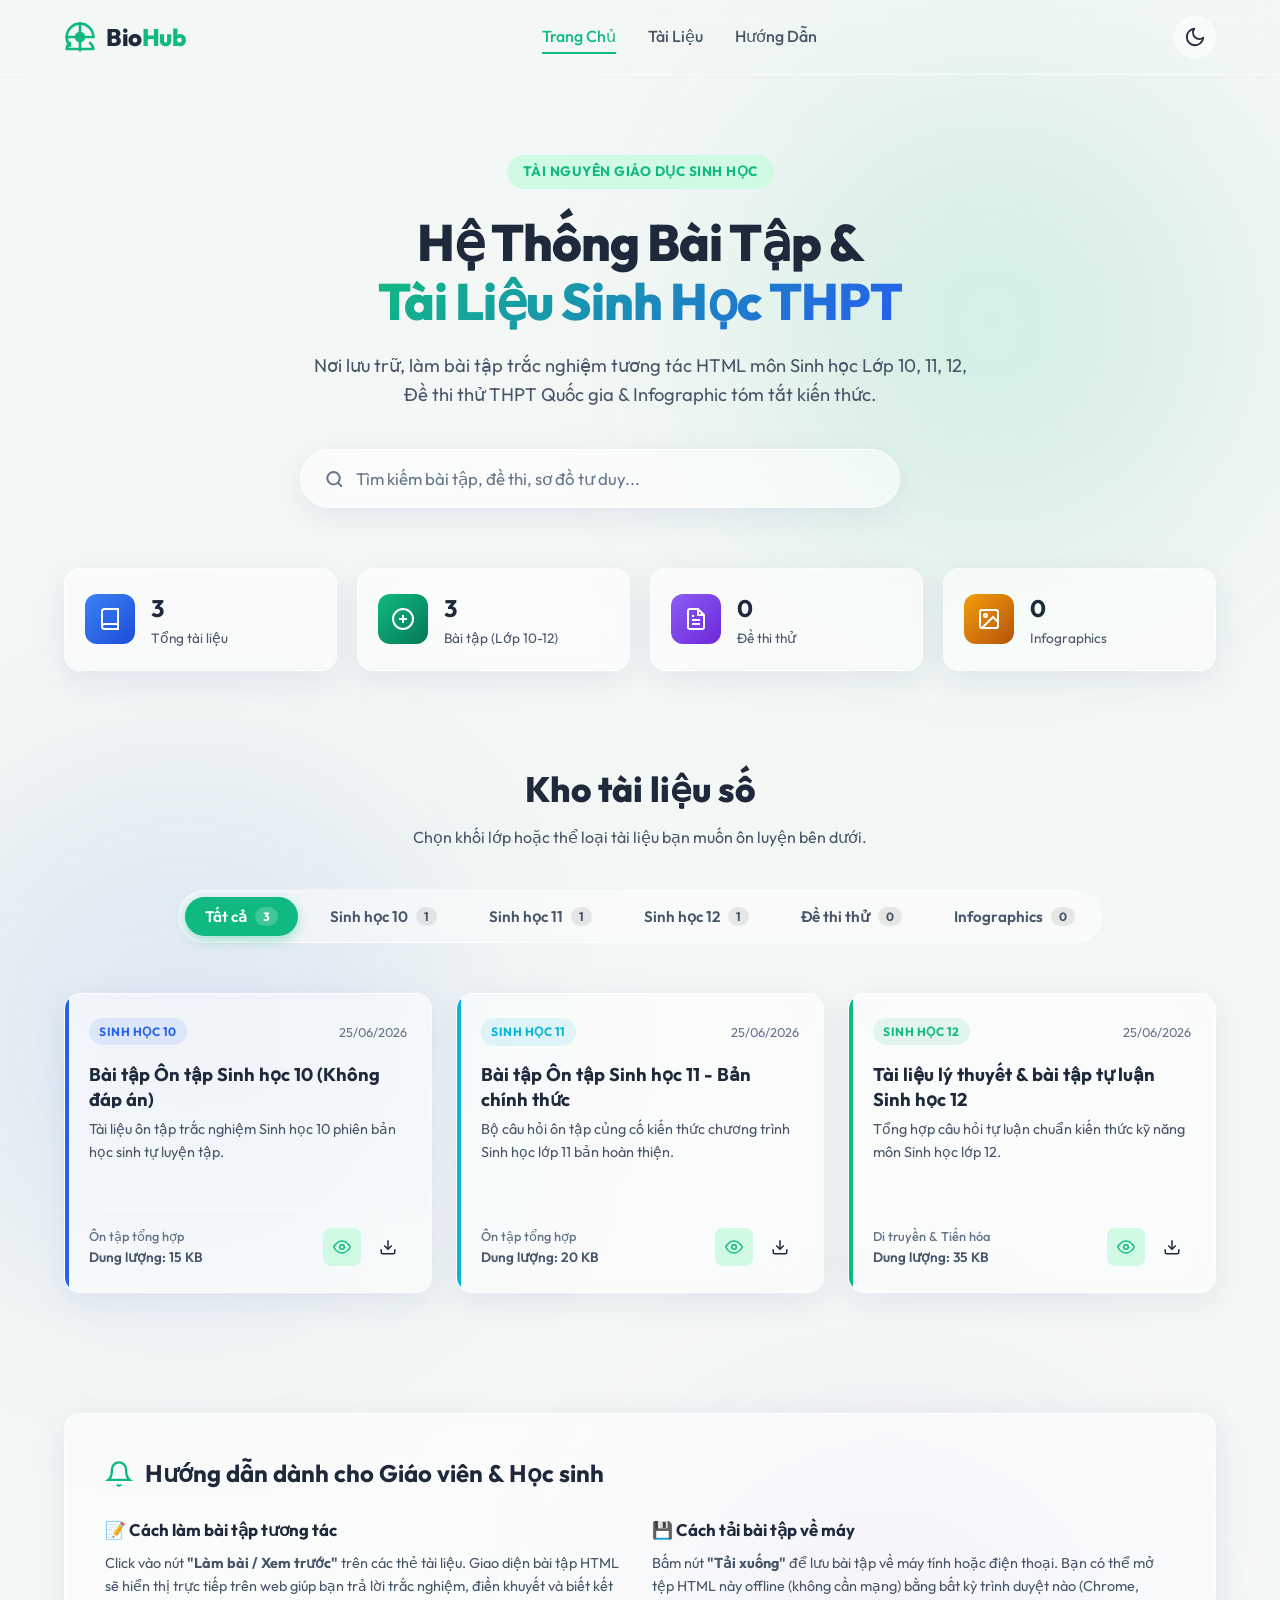
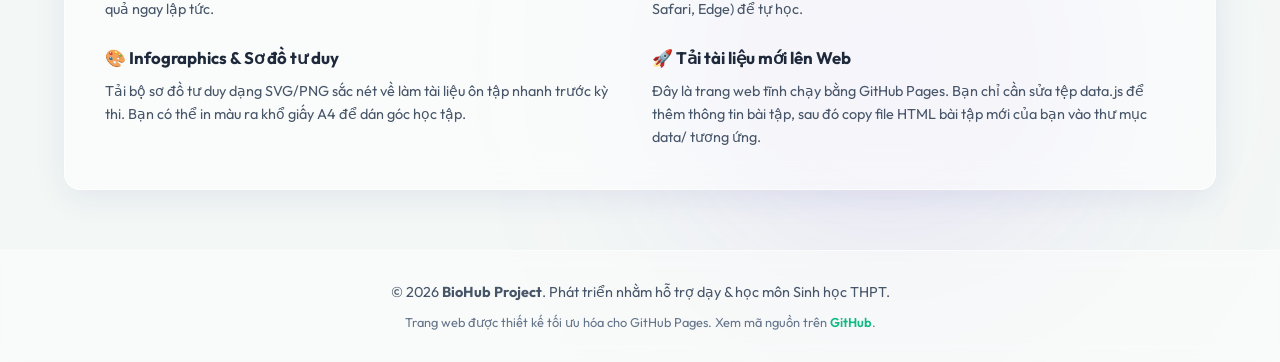
==== commit 088f9e6f: "Update index.html" ====
--- a/index.html
+++ b/index.html
@@ -234,18 +234,10 @@
                 </div>
             </div>
             
-            <div class="modal-footer">
+                        <div class="modal-footer">
                 <span class="file-size-info" id="modal-file-size">Dung lượng: -- KB</span>
                 <div class="modal-actions">
-                    <button id="modal-close-action" class="btn btn-secondary">Đóng lại</button>
-                    <a id="modal-download-btn" href="#" download class="btn btn-primary">
-                        <svg viewBox="0 0 24 24" width="16" height="16" stroke="currentColor" stroke-width="2.5" fill="none" class="btn-icon">
-                            <path d="M21 15v4a2 2 0 0 1-2 2H5a2 2 0 0 1-2-2v-4"></path>
-                            <polyline points="7 10 12 15 17 10"></polyline>
-                            <line x1="12" y1="15" x2="12" y2="3"></line>
-                        </svg>
-                        Tải tệp xuống
-                    </a>
+                    <button id="modal-close-action" class="btn btn-primary">Đóng lại</button>
                 </div>
             </div>
         </div>
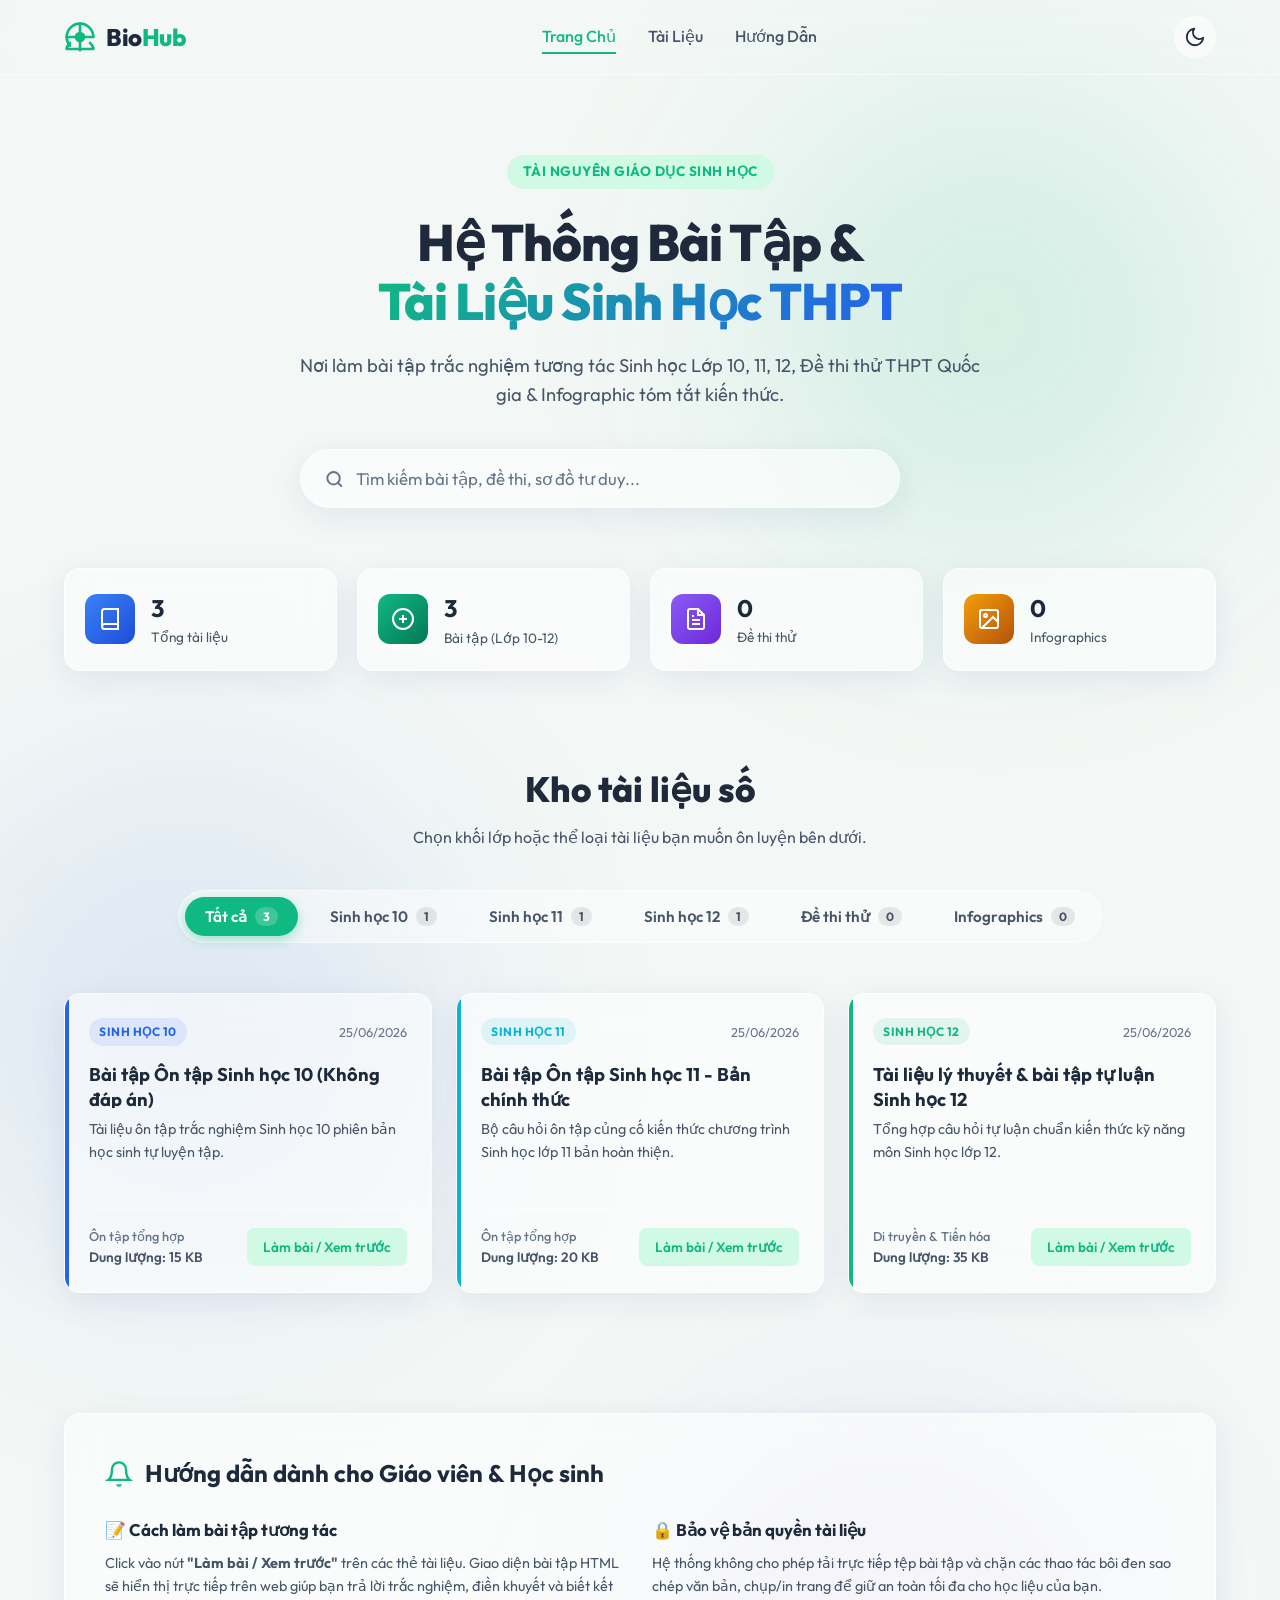
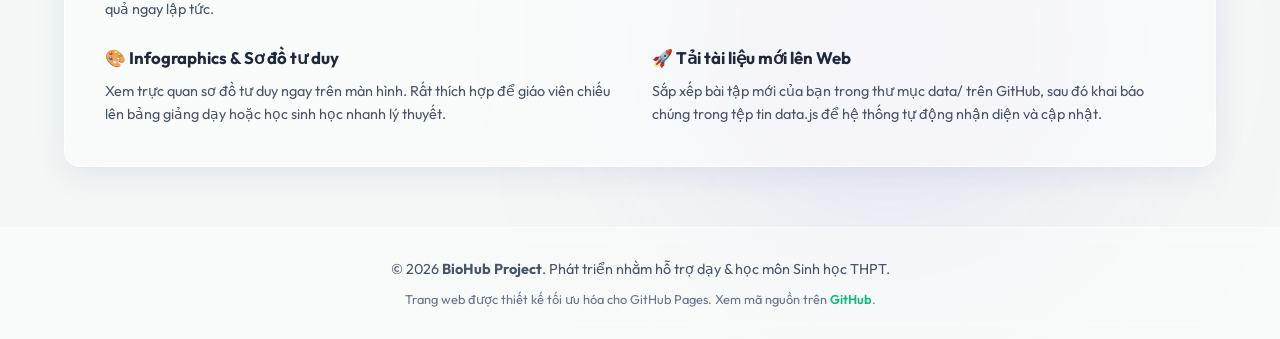
==== commit 490cc39f: "Update index.html" ====
--- a/index.html
+++ b/index.html
@@ -14,6 +14,16 @@
     
     <!-- CSS Style sheets -->
     <link rel="stylesheet" href="style.css">
+
+    <!-- CSS Chống bôi đen sao chép cho trang chính -->
+    <style>
+        body {
+            -webkit-user-select: none !important;
+            -moz-user-select: none !important;
+            -ms-user-select: none !important;
+            user-select: none !important;
+        }
+    </style>
 </head>
 <body>
     <!-- Background Elements for Glassmorphic Visuals -->
@@ -68,7 +78,7 @@
             <div class="hero-content">
                 <span class="badge-hero">Tài Nguyên Giáo Dục Sinh Học</span>
                 <h1 class="hero-title">Hệ Thống Bài Tập & <br><span class="gradient-text">Tài Liệu Sinh Học THPT</span></h1>
-                <p class="hero-subtitle">Nơi lưu trữ, làm bài tập trắc nghiệm tương tác HTML môn Sinh học Lớp 10, 11, 12, Đề thi thử THPT Quốc gia & Infographic tóm tắt kiến thức.</p>
+                <p class="hero-subtitle">Nơi làm bài tập trắc nghiệm tương tác Sinh học Lớp 10, 11, 12, Đề thi thử THPT Quốc gia & Infographic tóm tắt kiến thức.</p>
                 
                 <!-- Search Box -->
                 <div class="search-wrapper">
@@ -162,7 +172,6 @@
 
             <!-- Materials Grid -->
             <div class="materials-grid" id="materials-grid">
-                <!-- JavaScript will populate cards here -->
                 <div class="grid-loader">
                     <div class="spinner"></div>
                     <p>Đang tải danh sách tài liệu...</p>
@@ -197,22 +206,22 @@
                     <p>Click vào nút <strong>"Làm bài / Xem trước"</strong> trên các thẻ tài liệu. Giao diện bài tập HTML sẽ hiển thị trực tiếp trên web giúp bạn trả lời trắc nghiệm, điền khuyết và biết kết quả ngay lập tức.</p>
                 </div>
                 <div class="guide-item">
-                    <h4>💾 Cách tải bài tập về máy</h4>
-                    <p>Bấm nút <strong>"Tải xuống"</strong> để lưu bài tập về máy tính hoặc điện thoại. Bạn có thể mở tệp HTML này offline (không cần mạng) bằng bất kỳ trình duyệt nào (Chrome, Safari, Edge) để tự học.</p>
+                    <h4>🔒 Bảo vệ bản quyền tài liệu</h4>
+                    <p>Hệ thống không cho phép tải trực tiếp tệp bài tập và chặn các thao tác bôi đen sao chép văn bản, chụp/in trang để giữ an toàn tối đa cho học liệu của bạn.</p>
                 </div>
                 <div class="guide-item">
                     <h4>🎨 Infographics & Sơ đồ tư duy</h4>
-                    <p>Tải bộ sơ đồ tư duy dạng SVG/PNG sắc nét về làm tài liệu ôn tập nhanh trước kỳ thi. Bạn có thể in màu ra khổ giấy A4 để dán góc học tập.</p>
+                    <p>Xem trực quan sơ đồ tư duy ngay trên màn hình. Rất thích hợp để giáo viên chiếu lên bảng giảng dạy hoặc học sinh học nhanh lý thuyết.</p>
                 </div>
                 <div class="guide-item">
                     <h4>🚀 Tải tài liệu mới lên Web</h4>
-                    <p>Đây là trang web tĩnh chạy bằng GitHub Pages. Bạn chỉ cần sửa tệp <code>data.js</code> để thêm thông tin bài tập, sau đó copy file HTML bài tập mới của bạn vào thư mục <code>data/</code> tương ứng.</p>
+                    <p>Sắp xếp bài tập mới của bạn trong thư mục <code>data/</code> trên GitHub, sau đó khai báo chúng trong tệp tin <code>data.js</code> để hệ thống tự động nhận diện và cập nhật.</p>
                 </div>
             </div>
         </section>
     </main>
 
-    <!-- HTML Exercise Preview Modal (Iframe integration) -->
+    <!-- HTML Exercise Preview Modal -->
     <div id="preview-modal" class="modal" role="dialog" aria-modal="true" aria-labelledby="modal-title">
         <div class="modal-backdrop" id="modal-backdrop"></div>
         <div class="modal-content glass-card">
@@ -225,7 +234,6 @@
             </div>
             
             <div class="modal-body">
-                <!-- If it's an image (infographic), show image, if HTML show iframe -->
                 <div class="iframe-container" id="iframe-container">
                     <iframe id="preview-iframe" src="" title="Xem trước bài tập Sinh học"></iframe>
                 </div>
@@ -234,7 +242,7 @@
                 </div>
             </div>
             
-                        <div class="modal-footer">
+            <div class="modal-footer">
                 <span class="file-size-info" id="modal-file-size">Dung lượng: -- KB</span>
                 <div class="modal-actions">
                     <button id="modal-close-action" class="btn btn-primary">Đóng lại</button>
